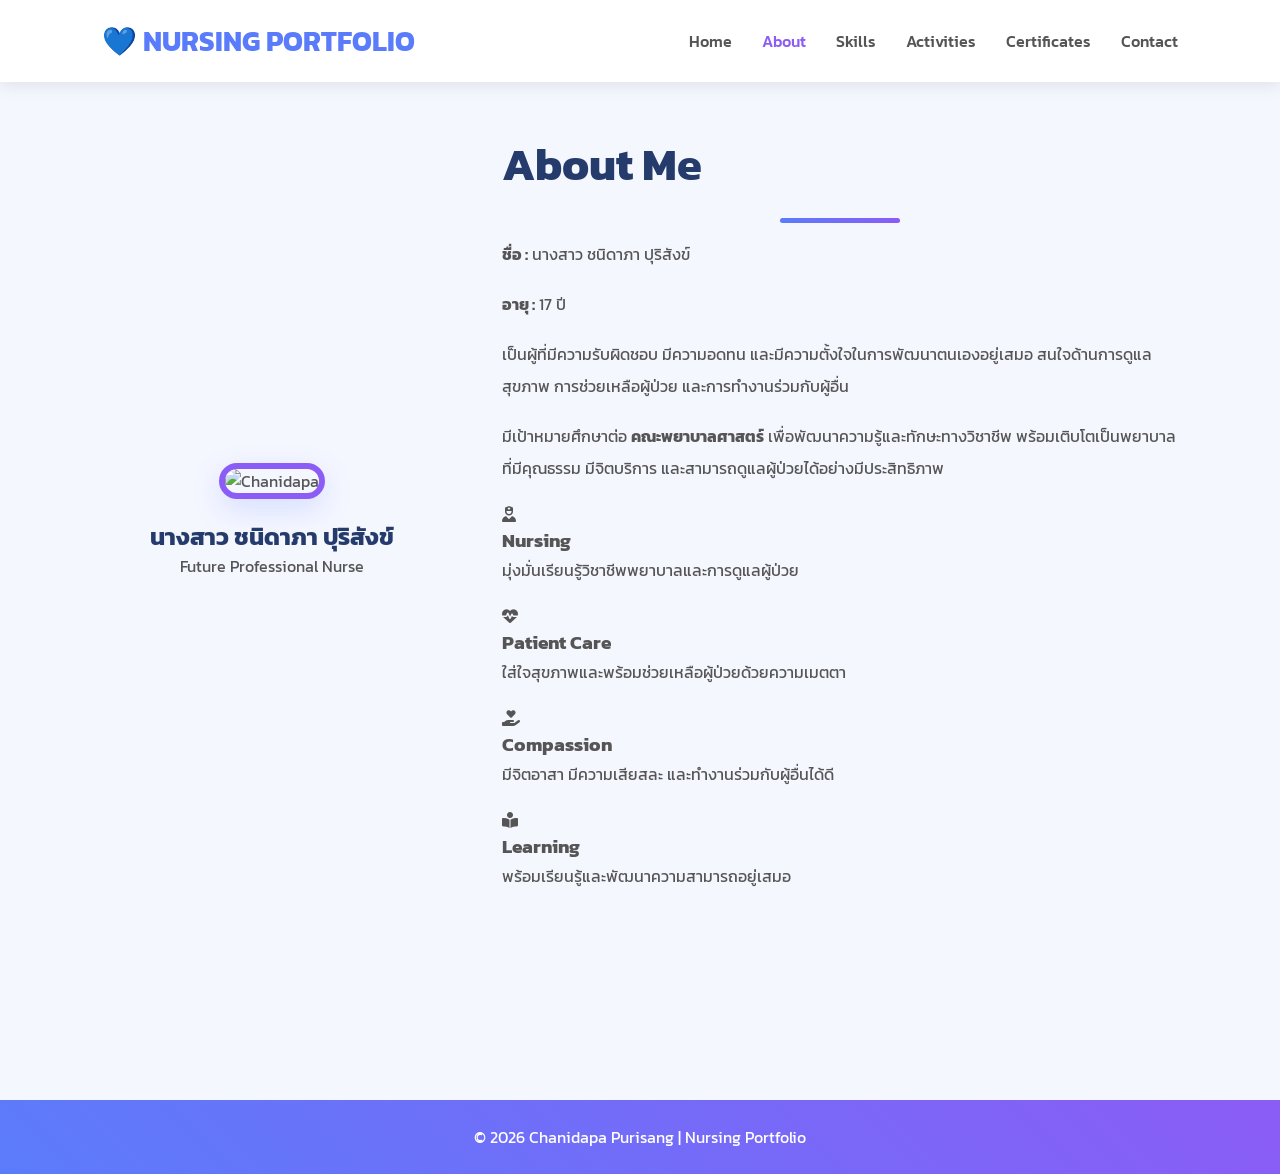
==== about.html @ 2e2c9eb3 "Create about.html" ====
<!DOCTYPE html>
<html lang="th">

<head>

<meta charset="UTF-8">
<meta name="viewport" content="width=device-width, initial-scale=1.0">

<title>About | Nursing Portfolio</title>

<link rel="preconnect" href="https://fonts.googleapis.com">

<link href="https://fonts.googleapis.com/css2?family=Kanit:wght@300;400;500;600;700&display=swap" rel="stylesheet">

<link rel="stylesheet"
href="https://cdnjs.cloudflare.com/ajax/libs/font-awesome/6.7.2/css/all.min.css">

<link rel="stylesheet" href="css/style.css">

</head>

<body>

<header>

<nav>

<div class="logo">

💙 NURSING PORTFOLIO

</div>

<ul>

<li><a href="index.html">Home</a></li>

<li><a href="about.html" class="active">About</a></li>

<li><a href="skills.html">Skills</a></li>

<li><a href="projects.html">Activities</a></li>

<li><a href="certificates.html">Certificates</a></li>

<li><a href="contact.html">Contact</a></li>

</ul>

</nav>

</header>

<section class="about-page">

<div class="about-image">

<img src="images/profile.jpg" alt="Chanidapa">

<h2>นางสาว ชนิดาภา ปุริสังข์</h2>

<p>Future Professional Nurse</p>

</div>

<div class="about-detail">

<h1>About Me</h1>

<div class="line"></div>

<p>

<strong>ชื่อ :</strong> นางสาว ชนิดาภา ปุริสังข์

</p>

<p>

<strong>อายุ :</strong> 17 ปี

</p>

<p>

เป็นผู้ที่มีความรับผิดชอบ มีความอดทน และมีความตั้งใจในการพัฒนาตนเองอยู่เสมอ สนใจด้านการดูแลสุขภาพ การช่วยเหลือผู้ป่วย และการทำงานร่วมกับผู้อื่น

</p>

<p>

มีเป้าหมายศึกษาต่อ <strong>คณะพยาบาลศาสตร์</strong> เพื่อพัฒนาความรู้และทักษะทางวิชาชีพ พร้อมเติบโตเป็นพยาบาลที่มีคุณธรรม มีจิตบริการ และสามารถดูแลผู้ป่วยได้อย่างมีประสิทธิภาพ

</p>

<div class="medical-grid">

<div class="medical-card">

<i class="fa-solid fa-user-nurse"></i>

<h3>Nursing</h3>

<p>

มุ่งมั่นเรียนรู้วิชาชีพพยาบาลและการดูแลผู้ป่วย

</p>

</div>

<div class="medical-card">

<i class="fa-solid fa-heart-pulse"></i>

<h3>Patient Care</h3>

<p>

ใส่ใจสุขภาพและพร้อมช่วยเหลือผู้ป่วยด้วยความเมตตา

</p>

</div>

<div class="medical-card">

<i class="fa-solid fa-hand-holding-heart"></i>

<h3>Compassion</h3>

<p>

มีจิตอาสา มีความเสียสละ และทำงานร่วมกับผู้อื่นได้ดี

</p>

</div>

<div class="medical-card">

<i class="fa-solid fa-book-open-reader"></i>

<h3>Learning</h3>

<p>

พร้อมเรียนรู้และพัฒนาความสามารถอยู่เสมอ

</p>

</div>

</div>

</div>

</section>

<footer>

<p>

© 2026 Chanidapa Purisang | Nursing Portfolio

</p>

</footer>

</body>

</html>
---- css/style.css ----
/*======================================
        GOOGLE FONT
======================================*/

@import url('https://fonts.googleapis.com/css2?family=Kanit:wght@300;400;500;600;700&display=swap');

/*======================================
            ROOT
======================================*/

:root{

--primary:#5B7CFA;
--secondary:#8B5CF6;
--accent:#A855F7;
--light:#F5F7FF;
--white:#FFFFFF;
--dark:#243B6B;
--text:#555;
--shadow:0 10px 30px rgba(91,124,250,.20);

}

/*======================================
            RESET
======================================*/

*{

margin:0;
padding:0;
box-sizing:border-box;
font-family:'Kanit',sans-serif;

}

html{

scroll-behavior:smooth;

}

body{

background:var(--light);
color:var(--text);

}

/*======================================
            NAVBAR
======================================*/

header{

position:fixed;
top:0;
left:0;
width:100%;
background:rgba(255,255,255,.95);
backdrop-filter:blur(12px);
box-shadow:0 5px 15px rgba(0,0,0,.08);
z-index:999;

}

nav{

display:flex;
justify-content:space-between;
align-items:center;
padding:20px 8%;

}

.logo{

font-size:28px;
font-weight:700;
color:var(--primary);

}

nav ul{

display:flex;
list-style:none;
gap:30px;

}

nav a{

text-decoration:none;
color:#555;
font-weight:500;
transition:.3s;

}

nav a:hover,
nav a.active{

color:var(--secondary);

}

/*======================================
            HERO
======================================*/

.hero{

min-height:100vh;
display:flex;
justify-content:space-between;
align-items:center;
padding:130px 8%;
gap:60px;

}

.left{

flex:1;

}

.left h3{

font-size:20px;
letter-spacing:2px;
color:var(--secondary);

}

.left h1{

font-size:60px;
color:var(--dark);
margin:15px 0;

}

.left h2{

font-size:34px;
color:var(--primary);
margin-bottom:20px;

}

.left p{

font-size:18px;
line-height:2;
margin-bottom:35px;

}

.button{

display:flex;
gap:20px;

}

.button a{

text-decoration:none;
padding:15px 35px;
background:linear-gradient(45deg,var(--primary),var(--secondary));
color:white;
border-radius:50px;
font-weight:600;
transition:.35s;
box-shadow:var(--shadow);

}

.button a:hover{

transform:translateY(-5px);

}

.profile-card{

background:white;
padding:35px;
border-radius:25px;
text-align:center;
box-shadow:var(--shadow);
transition:.35s;

}

.profile-card:hover{

transform:translateY(-10px);

}

.profile-card img{

width:280px;
height:280px;
border-radius:50%;
object-fit:cover;
border:8px solid var(--secondary);
margin-bottom:20px;

}

.profile-card h3{

font-size:28px;
color:var(--dark);

}

.profile-card p{

margin-top:10px;
color:#666;

}

/*======================================
            TITLE
======================================*/

.title{

text-align:center;
margin-bottom:60px;

}

.title h1{

font-size:48px;
color:var(--dark);

}

.line{

width:120px;
height:5px;
background:linear-gradient(90deg,var(--primary),var(--secondary));
margin:15px auto;
border-radius:20px;

}
/*======================================
            CARDS
======================================*/

.cards{

padding:100px 8%;

display:grid;

grid-template-columns:repeat(auto-fit,minmax(250px,1fr));

gap:30px;

}

.card{

background:var(--white);

padding:35px;

border-radius:20px;

text-align:center;

box-shadow:var(--shadow);

transition:.35s;

border-top:5px solid var(--secondary);

}

.card:hover{

transform:translateY(-10px);

}

.card i{

font-size:55px;

background:linear-gradient(45deg,var(--primary),var(--secondary));

-webkit-background-clip:text;

-webkit-text-fill-color:transparent;

margin-bottom:20px;

}

.card h2{

color:var(--dark);

margin-bottom:10px;

}

.card p{

line-height:1.8;

}

/*======================================
            ABOUT
======================================*/

.about-page{

padding:130px 8%;

display:grid;

grid-template-columns:340px 1fr;

gap:60px;

align-items:center;

}

.about-image{

text-align:center;

}

.about-image img{

width:300px;

height:300px;

object-fit:cover;

border-radius:25px;

border:6px solid var(--secondary);

box-shadow:var(--shadow);

}

.about-image h2{

margin-top:20px;

color:var(--dark);

}

.about-detail h1{

font-size:45px;

color:var(--dark);

margin-bottom:20px;

}

.about-detail p{

line-height:2;

margin-bottom:18px;

}

/*======================================
            SKILLS
======================================*/

.skills-page{

padding:130px 8%;

}

.skills-grid{

display:grid;

grid-template-columns:repeat(auto-fit,minmax(260px,1fr));

gap:30px;

}

.skill-box{

background:white;

padding:30px;

border-radius:20px;

text-align:center;

box-shadow:var(--shadow);

transition:.35s;

}

.skill-box:hover{

transform:translateY(-10px);

}

.skill-box i{

font-size:48px;

color:var(--primary);

margin-bottom:20px;

}

/*======================================
            ACTIVITIES
======================================*/

.activities{

padding:130px 8%;

}

.activity-grid{

display:grid;

grid-template-columns:repeat(auto-fit,minmax(280px,1fr));

gap:30px;

}

.activity-card{

background:white;

border-radius:20px;

overflow:hidden;

box-shadow:var(--shadow);

transition:.35s;

}

.activity-card:hover{

transform:translateY(-10px);

}

.activity-card img{

width:100%;

height:220px;

object-fit:cover;

}

.activity-card .content{

padding:25px;

}

.activity-card h3{

color:var(--primary);

margin-bottom:10px;

}

/*======================================
          CERTIFICATES
======================================*/

.certificates-page{

padding:130px 8%;

}

.certificate-grid{

display:grid;

grid-template-columns:repeat(auto-fit,minmax(280px,1fr));

gap:30px;

}

.certificate-item{

background:white;

border-radius:20px;

overflow:hidden;

box-shadow:var(--shadow);

transition:.35s;

border:2px solid #d8ccff;

}

.certificate-item:hover{

transform:translateY(-10px);

}

.certificate-item img{

width:100%;

height:220px;

object-fit:cover;

}

.certificate-info{

padding:20px;

text-align:center;

}

/*======================================
            CONTACT
======================================*/

.contact-page{

padding:130px 8%;

display:grid;

grid-template-columns:340px 1fr;

gap:60px;

align-items:center;

}

.contact-left{

background:linear-gradient(135deg,var(--primary),var(--secondary));

padding:40px;

border-radius:25px;

text-align:center;

color:white;

box-shadow:var(--shadow);

}

.contact-left img{

width:220px;

height:220px;

border-radius:50%;

object-fit:cover;

border:6px solid white;

margin-bottom:20px;

}

.contact-box{

display:flex;

align-items:center;

gap:20px;

background:white;

padding:20px;

margin-bottom:18px;

border-radius:15px;

box-shadow:0 8px 18px rgba(0,0,0,.08);

border-left:5px solid var(--secondary);

transition:.35s;

}

.contact-box:hover{

background:linear-gradient(45deg,var(--primary),var(--secondary));

transform:translateX(10px);

}

.contact-box:hover i,

.contact-box:hover h3,

.contact-box:hover p,

.contact-box:hover a{

color:white;

}

.contact-box i{

font-size:28px;

color:var(--primary);

width:35px;

}

.contact-box a{

text-decoration:none;

color:#555;

}

/*======================================
        PROGRESS BAR
======================================*/

.progress{

width:100%;

height:12px;

background:#ebe6ff;

border-radius:30px;

overflow:hidden;

margin-top:18px;

}

.progress-bar{

height:100%;

background:linear-gradient(90deg,var(--primary),var(--secondary));

border-radius:30px;

position:relative;

}

.progress-bar span{

position:absolute;

right:8px;

top:-28px;

font-size:13px;

font-weight:600;

color:var(--dark);

}

/*======================================
            FOOTER
======================================*/

footer{

background:linear-gradient(45deg,var(--primary),var(--secondary));

color:white;

text-align:center;

padding:25px;

margin-top:60px;

}

/*======================================
          RESPONSIVE
======================================*/

@media(max-width:900px){

.hero{

flex-direction:column;

text-align:center;

}

.about-page,

.contact-page{

grid-template-columns:1fr;

text-align:center;

}

.profile-card img{

width:220px;

height:220px;

}

.left h1{

font-size:42px;

}

.left h2{

font-size:28px;

}

.button{

justify-content:center;

flex-wrap:wrap;

}

}
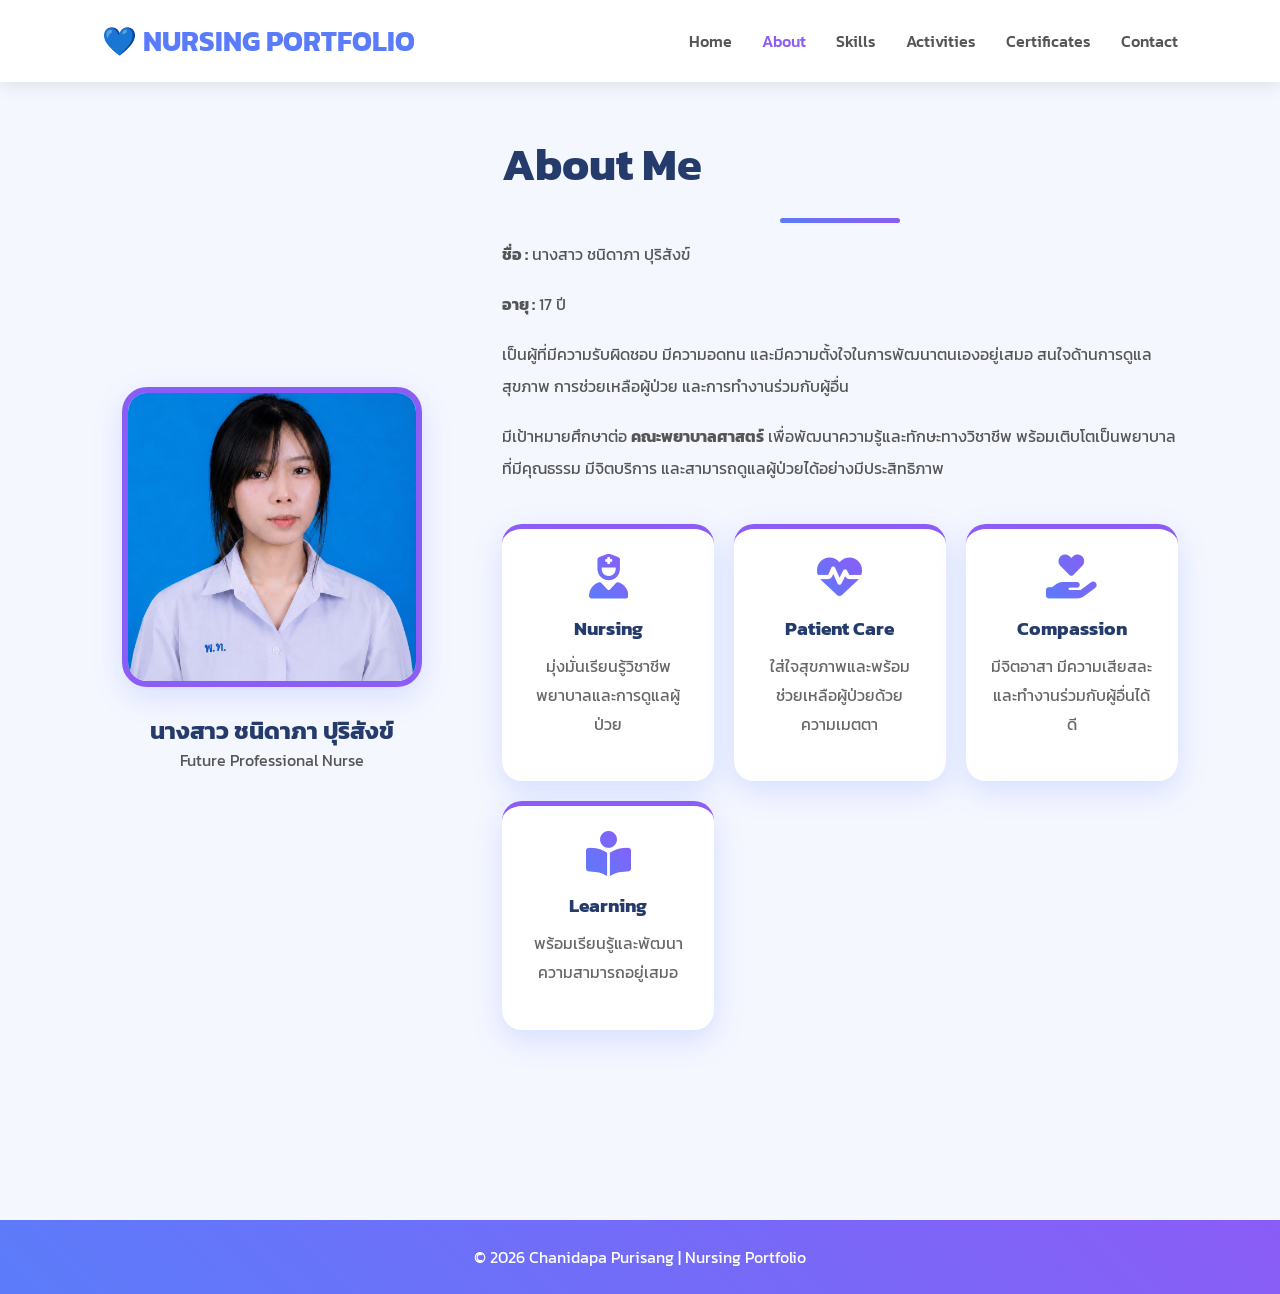
==== commit 092f99a1: "Update about.html" ====
--- a/about.html
+++ b/about.html
@@ -55,7 +55,7 @@
 
 <div class="about-image">
 
-<img src="images/profile.jpg" alt="Chanidapa">
+<img src="images/EB831A81-5907-47C7-BFF7-605F1E138F25.jpg" alt="Chanidapa">
 
 <h2>นางสาว ชนิดาภา ปุริสังข์</h2>
 
--- a/css/style.css
+++ b/css/style.css
@@ -794,3 +794,388 @@
 }
 
 }
+/*======================================
+      NURSING ABOUT CARD
+======================================*/
+
+.medical-grid{
+
+display:grid;
+
+grid-template-columns:repeat(auto-fit,minmax(180px,1fr));
+
+gap:20px;
+
+margin-top:40px;
+
+}
+
+.medical-card{
+
+background:#fff;
+
+padding:25px;
+
+border-radius:20px;
+
+text-align:center;
+
+box-shadow:var(--shadow);
+
+border-top:5px solid var(--secondary);
+
+transition:.35s;
+
+}
+
+.medical-card:hover{
+
+transform:translateY(-10px);
+
+box-shadow:0 15px 35px rgba(91,124,250,.25);
+
+}
+
+.medical-card i{
+
+font-size:45px;
+
+background:linear-gradient(45deg,var(--primary),var(--secondary));
+
+-webkit-background-clip:text;
+
+-webkit-text-fill-color:transparent;
+
+margin-bottom:15px;
+
+}
+
+.medical-card h3{
+
+color:var(--dark);
+
+margin-bottom:10px;
+
+}
+
+.medical-card p{
+
+color:#666;
+
+line-height:1.8;
+
+}
+/*======================================
+      NURSING SKILLS
+======================================*/
+
+.progress{
+
+width:100%;
+
+height:12px;
+
+background:#ece8ff;
+
+border-radius:30px;
+
+margin-top:18px;
+
+overflow:hidden;
+
+}
+
+.progress-bar{
+
+height:100%;
+
+background:linear-gradient(90deg,var(--primary),var(--secondary));
+
+border-radius:30px;
+
+position:relative;
+
+transition:1s;
+
+}
+
+.progress-bar span{
+
+position:absolute;
+
+right:8px;
+
+top:-28px;
+
+font-size:13px;
+
+font-weight:600;
+
+color:var(--dark);
+
+}
+
+.skill-box{
+
+border-top:5px solid var(--secondary);
+
+}
+
+.skill-box:hover{
+
+transform:translateY(-10px);
+
+box-shadow:0 15px 35px rgba(91,124,250,.25);
+
+}
+/*==============================
+      ACTIVITIES
+==============================*/
+
+.activity-card{
+
+border-top:5px solid var(--secondary);
+
+}
+
+.activity-card:hover{
+
+transform:translateY(-12px);
+
+box-shadow:0 15px 35px rgba(91,124,250,.25);
+
+}
+
+.activity-card img{
+
+transition:.4s;
+
+}
+
+.activity-card:hover img{
+
+transform:scale(1.08);
+
+}
+
+.activity-card .content{
+
+padding:25px;
+
+}
+
+.activity-card h3{
+
+color:var(--dark);
+
+margin-bottom:10px;
+
+}
+
+.activity-card h3 i{
+
+color:var(--primary);
+
+margin-right:8px;
+
+}
+
+.activity-card p{
+
+line-height:1.8;
+
+color:#666;
+
+}
+/*======================================
+      CERTIFICATE GALLERY
+======================================*/
+
+.certificate-item{
+
+background:#fff;
+
+border-radius:20px;
+
+overflow:hidden;
+
+box-shadow:var(--shadow);
+
+border:2px solid #d9ccff;
+
+transition:.35s;
+
+}
+
+.certificate-item:hover{
+
+transform:translateY(-12px);
+
+box-shadow:0 18px 35px rgba(91,124,250,.25);
+
+}
+
+.certificate-item img{
+
+width:100%;
+
+height:220px;
+
+object-fit:cover;
+
+transition:.4s;
+
+}
+
+.certificate-item:hover img{
+
+transform:scale(1.08);
+
+}
+
+.certificate-info{
+
+padding:22px;
+
+text-align:center;
+
+}
+
+.certificate-info h3{
+
+color:var(--dark);
+
+margin-bottom:10px;
+
+}
+
+.certificate-info p{
+
+color:#666;
+
+line-height:1.8;
+
+}
+/*======================================
+        CONTACT PAGE
+======================================*/
+
+.contact-left{
+
+background:linear-gradient(135deg,#5B7CFA,#8B5CF6);
+
+padding:40px;
+
+border-radius:25px;
+
+text-align:center;
+
+color:white;
+
+box-shadow:var(--shadow);
+
+}
+
+.contact-left img{
+
+width:220px;
+
+height:220px;
+
+border-radius:50%;
+
+object-fit:cover;
+
+border:6px solid white;
+
+margin-bottom:20px;
+
+}
+
+.contact-left h2{
+
+margin-bottom:10px;
+
+}
+
+.contact-left p{
+
+color:#f3f4ff;
+
+}
+
+.contact-box{
+
+display:flex;
+
+align-items:center;
+
+gap:20px;
+
+background:white;
+
+padding:20px;
+
+margin-bottom:18px;
+
+border-radius:15px;
+
+box-shadow:0 8px 18px rgba(0,0,0,.08);
+
+border-left:5px solid var(--secondary);
+
+transition:.35s;
+
+}
+
+.contact-box:hover{
+
+background:linear-gradient(45deg,var(--primary),var(--secondary));
+
+transform:translateX(10px);
+
+}
+
+.contact-box:hover i,
+
+.contact-box:hover h3,
+
+.contact-box:hover p,
+
+.contact-box:hover a{
+
+color:white;
+
+}
+
+.contact-box i{
+
+font-size:28px;
+
+color:var(--primary);
+
+width:35px;
+
+}
+
+.contact-box h3{
+
+margin-bottom:5px;
+
+color:var(--dark);
+
+}
+
+.contact-box p{
+
+color:#666;
+
+}
+
+.contact-box a{
+
+color:#666;
+
+text-decoration:none;
+
+}
